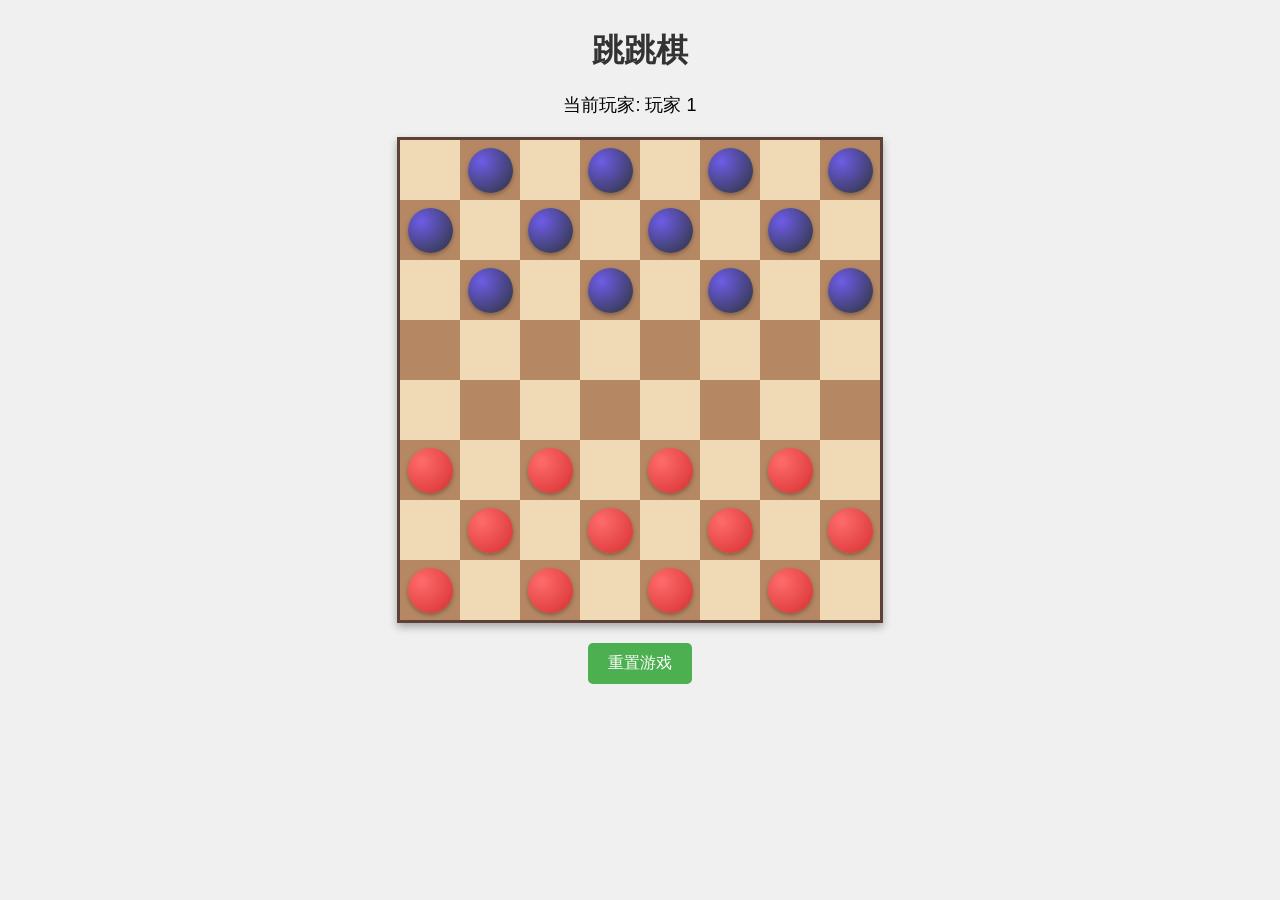
==== checkers.html @ 22e2547e "feat: completed task XLUT20251120310504000001597078" ====
<!DOCTYPE html>
<html lang="zh-CN">
<head>
    <meta charset="UTF-8">
    <meta name="viewport" content="width=device-width, initial-scale=1.0">
    <title>跳跳棋</title>
    <style>
        body {
            font-family: Arial, sans-serif;
            display: flex;
            flex-direction: column;
            align-items: center;
            background-color: #f0f0f0;
        }
        
        h1 {
            color: #333;
            margin-bottom: 20px;
        }
        
        .game-info {
            margin-bottom: 20px;
            font-size: 18px;
        }
        
        .board {
            display: grid;
            grid-template-columns: repeat(8, 60px);
            grid-template-rows: repeat(8, 60px);
            border: 3px solid #5d4037;
            box-shadow: 0 4px 8px rgba(0,0,0,0.3);
        }
        
        .square {
            width: 60px;
            height: 60px;
            display: flex;
            justify-content: center;
            align-items: center;
        }
        
        .light {
            background-color: #f0d9b5;
        }
        
        .dark {
            background-color: #b58863;
        }
        
        .piece {
            width: 45px;
            height: 45px;
            border-radius: 50%;
            cursor: pointer;
            display: flex;
            justify-content: center;
            align-items: center;
            font-weight: bold;
            font-size: 20px;
            box-shadow: 0 2px 4px rgba(0,0,0,0.3);
            transition: transform 0.2s;
        }
        
        .piece:hover {
            transform: scale(1.1);
        }
        
        .player1 {
            background: radial-gradient(circle at 30% 30%, #ff6b6b, #d63031);
            color: white;
        }
        
        .player2 {
            background: radial-gradient(circle at 30% 30%, #6c5ce7, #2d3436);
            color: white;
        }
        
        .king::after {
            content: "♔";
            position: absolute;
            font-size: 20px;
            color: gold;
            font-weight: bold;
        }
        
        .possible-move {
            position: relative;
        }
        
        .possible-move::before {
            content: "";
            position: absolute;
            width: 20px;
            height: 20px;
            background-color: rgba(0, 255, 0, 0.5);
            border-radius: 50%;
            z-index: 1;
        }
        
        .controls {
            margin-top: 20px;
        }
        
        button {
            padding: 10px 20px;
            font-size: 16px;
            margin: 0 10px;
            cursor: pointer;
            background-color: #4CAF50;
            color: white;
            border: none;
            border-radius: 5px;
        }
        
        button:hover {
            background-color: #45a049;
        }
    </style>
</head>
<body>
    <h1>跳跳棋</h1>
    <div class="game-info">
        <span id="current-player">当前玩家: 玩家 1</span>
        <span id="game-status" style="margin-left: 20px;"></span>
    </div>
    <div class="board" id="board"></div>
    <div class="controls">
        <button id="reset-btn">重置游戏</button>
    </div>

    <script>
        class CheckersGame {
            constructor() {
                this.board = [];
                this.currentPlayer = 1;
                this.selectedPiece = null;
                this.gameOver = false;
                this.initBoard();
                this.renderBoard();
                this.updateGameInfo();
                
                document.getElementById('reset-btn').addEventListener('click', () => {
                    this.resetGame();
                });
            }
            
            initBoard() {
                // 初始化8x8棋盘
                this.board = [];
                for (let row = 0; row < 8; row++) {
                    this.board[row] = [];
                    for (let col = 0; col < 8; col++) {
                        // 只有深色格子才有棋子
                        if ((row + col) % 2 === 1) {
                            if (row < 3) {
                                // 玩家2的棋子 (顶部3行)
                                this.board[row][col] = { player: 2, isKing: false };
                            } else if (row > 4) {
                                // 玩家1的棋子 (底部3行)
                                this.board[row][col] = { player: 1, isKing: false };
                            } else {
                                // 空格子
                                this.board[row][col] = null;
                            }
                        } else {
                            // 浅色格子始终为空
                            this.board[row][col] = null;
                        }
                    }
                }
            }
            
            renderBoard() {
                const boardElement = document.getElementById('board');
                boardElement.innerHTML = '';
                
                for (let row = 0; row < 8; row++) {
                    for (let col = 0; col < 8; col++) {
                        const square = document.createElement('div');
                        square.className = `square ${(row + col) % 2 === 0 ? 'light' : 'dark'}`;
                        square.dataset.row = row;
                        square.dataset.col = col;
                        
                        const piece = this.board[row][col];
                        if (piece) {
                            const pieceElement = document.createElement('div');
                            pieceElement.className = `piece player${piece.player}`;
                            if (piece.isKing) {
                                pieceElement.classList.add('king');
                                pieceElement.textContent = '♔';
                            }
                            pieceElement.dataset.row = row;
                            pieceElement.dataset.col = col;
                            
                            pieceElement.addEventListener('click', (e) => {
                                e.stopPropagation();
                                this.handlePieceClick(row, col);
                            });
                            
                            square.appendChild(pieceElement);
                        }
                        
                        square.addEventListener('click', () => {
                            this.handleSquareClick(row, col);
                        });
                        
                        boardElement.appendChild(square);
                    }
                }
            }
            
            handlePieceClick(row, col) {
                if (this.gameOver) return;
                
                const piece = this.board[row][col];
                
                // 如果是当前玩家的棋子，选中它
                if (piece && piece.player === this.currentPlayer) {
                    this.selectedPiece = { row, col };
                    this.renderBoard(); // 重新渲染以显示选中状态
                    this.highlightPossibleMoves(row, col);
                }
                // 如果已经选中了一个棋子，尝试移动
                else if (this.selectedPiece) {
                    this.movePiece(this.selectedPiece.row, this.selectedPiece.col, row, col);
                }
            }
            
            handleSquareClick(row, col) {
                if (this.gameOver) return;
                
                // 如果已经选中了一个棋子，尝试移动到这个格子
                if (this.selectedPiece) {
                    this.movePiece(this.selectedPiece.row, this.selectedPiece.col, row, col);
                }
            }
            
            highlightPossibleMoves(row, col) {
                // 这个函数会在UI中高亮可能的移动位置
                const possibleMoves = this.getPossibleMoves(row, col);
                
                for (const move of possibleMoves) {
                    const square = document.querySelector(`.square[data-row="${move.toRow}"][data-col="${move.toCol}"]`);
                    if (square) {
                        square.classList.add('possible-move');
                    }
                }
            }
            
            getPossibleMoves(row, col) {
                const piece = this.board[row][col];
                if (!piece || piece.player !== this.currentPlayer) return [];
                
                const moves = [];
                const directions = [];
                
                // 普通棋子的移动方向
                if (!piece.isKing) {
                    if (piece.player === 1) {
                        // 玩家1向下移动 (row增加)
                        directions.push({ dr: 1, dc: -1 }, { dr: 1, dc: 1 });
                    } else {
                        // 玩家2向上移动 (row减少)
                        directions.push({ dr: -1, dc: -1 }, { dr: -1, dc: 1 });
                    }
                } else {
                    // 王棋可以向四个方向移动
                    directions.push({ dr: -1, dc: -1 }, { dr: -1, dc: 1 }, { dr: 1, dc: -1 }, { dr: 1, dc: 1 });
                }
                
                // 检查普通移动和跳跃
                for (const dir of directions) {
                    // 普通移动
                    const newRow = row + dir.dr;
                    const newCol = col + dir.dc;
                    
                    if (this.isValidPosition(newRow, newCol)) {
                        if (!this.board[newRow][newCol]) {
                            // 目标位置为空，可以移动
                            moves.push({ toRow: newRow, toCol: newCol, capture: false });
                        } else {
                            // 目标位置有棋子，检查是否可以跳跃
                            const jumpRow = newRow + dir.dr;
                            const jumpCol = newCol + dir.dc;
                            
                            if (this.isValidPosition(jumpRow, jumpCol) && 
                                !this.board[jumpRow][jumpCol] && 
                                this.board[newRow][newCol].player !== piece.player) {
                                // 可以跳跃，添加跳跃移动
                                moves.push({ 
                                    toRow: jumpRow, 
                                    toCol: jumpCol, 
                                    capture: true, 
                                    captureRow: newRow, 
                                    captureCol: newCol 
                                });
                            }
                        }
                    }
                }
                
                return moves;
            }
            
            movePiece(fromRow, fromCol, toRow, toCol) {
                const piece = this.board[fromRow][fromCol];
                if (!piece || piece.player !== this.currentPlayer) {
                    this.selectedPiece = null;
                    this.renderBoard();
                    return;
                }
                
                const possibleMoves = this.getPossibleMoves(fromRow, fromCol);
                const validMove = possibleMoves.find(move => 
                    move.toRow === toRow && move.toCol === toCol
                );
                
                if (!validMove) {
                    this.selectedPiece = null;
                    this.renderBoard();
                    return;
                }
                
                // 执行移动
                this.board[toRow][toCol] = {...piece};
                
                // 如果是跳跃，移除被吃的棋子
                if (validMove.capture) {
                    this.board[validMove.captureRow][validMove.captureCol] = null;
                }
                
                // 移除原位置的棋子
                this.board[fromRow][fromCol] = null;
                
                // 检查是否成为王棋
                if (!piece.isKing) {
                    if ((piece.player === 1 && toRow === 7) || (piece.player === 2 && toRow === 0)) {
                        this.board[toRow][toCol].isKing = true;
                    }
                }
                
                // 检查是否有连续跳跃
                if (validMove.capture) {
                    const additionalJumps = this.getPossibleMoves(toRow, toCol).filter(move => move.capture);
                    if (additionalJumps.length > 0) {
                        // 玩家可以继续跳跃
                        this.selectedPiece = { row: toRow, col: toCol };
                        this.renderBoard();
                        this.highlightPossibleMoves(toRow, toCol);
                        return; // 不切换玩家
                    }
                }
                
                // 移动完成，切换玩家
                this.selectedPiece = null;
                this.currentPlayer = this.currentPlayer === 1 ? 2 : 1;
                
                // 检查游戏是否结束
                this.checkGameOver();
                
                this.renderBoard();
                this.updateGameInfo();
            }
            
            checkGameOver() {
                let player1Pieces = 0;
                let player2Pieces = 0;
                
                for (let row = 0; row < 8; row++) {
                    for (let col = 0; col < 8; col++) {
                        const piece = this.board[row][col];
                        if (piece) {
                            if (piece.player === 1) player1Pieces++;
                            else player2Pieces++;
                        }
                    }
                }
                
                if (player1Pieces === 0) {
                    document.getElementById('game-status').textContent = '游戏结束! 玩家 2 获胜!';
                    this.gameOver = true;
                } else if (player2Pieces === 0) {
                    document.getElementById('game-status').textContent = '游戏结束! 玩家 1 获胜!';
                    this.gameOver = true;
                } else {
                    // 检查当前玩家是否还有合法移动
                    let hasValidMove = false;
                    for (let row = 0; row < 8; row++) {
                        for (let col = 0; col < 8; col++) {
                            const piece = this.board[row][col];
                            if (piece && piece.player === this.currentPlayer) {
                                if (this.getPossibleMoves(row, col).length > 0) {
                                    hasValidMove = true;
                                    break;
                                }
                            }
                        }
                        if (hasValidMove) break;
                    }
                    
                    if (!hasValidMove) {
                        const winner = this.currentPlayer === 1 ? 2 : 1;
                        document.getElementById('game-status').textContent = `游戏结束! 玩家 ${winner} 获胜!`;
                        this.gameOver = true;
                    }
                }
            }
            
            isValidPosition(row, col) {
                return row >= 0 && row < 8 && col >= 0 && col < 8;
            }
            
            updateGameInfo() {
                if (!this.gameOver) {
                    document.getElementById('current-player').textContent = `当前玩家: 玩家 ${this.currentPlayer}`;
                    document.getElementById('game-status').textContent = '';
                }
            }
            
            resetGame() {
                this.currentPlayer = 1;
                this.selectedPiece = null;
                this.gameOver = false;
                this.initBoard();
                this.renderBoard();
                this.updateGameInfo();
            }
        }
        
        // 启动游戏
        window.onload = () => {
            new CheckersGame();
        };
    </script>
</body>
</html>
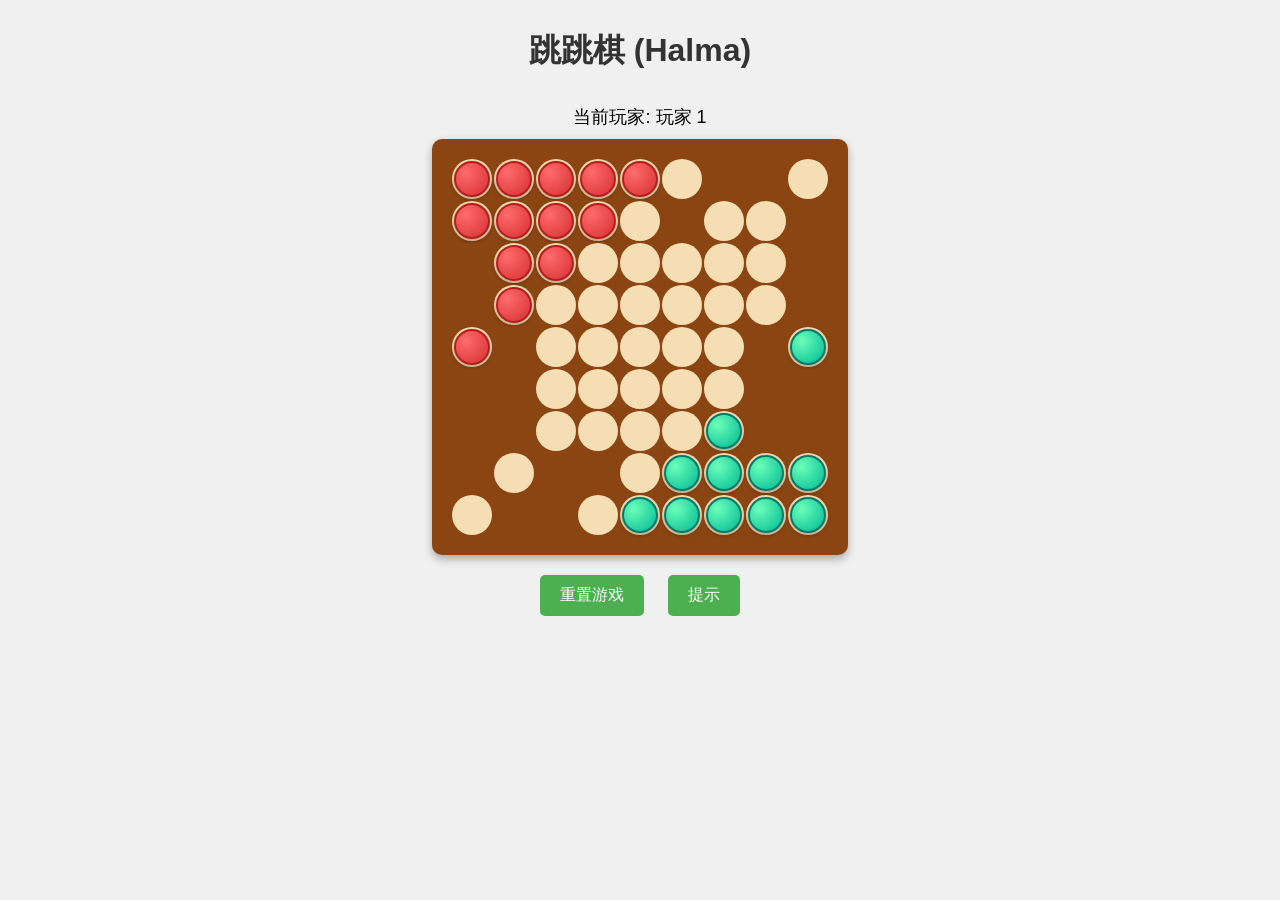
==== commit 2c1bd8cb: "feat: completed task XLUT20251120310504000001597077" ====
--- a/checkers.html
+++ b/checkers.html
@@ -15,86 +15,69 @@
         
         h1 {
             color: #333;
-            margin-bottom: 20px;
         }
         
         .game-info {
-            margin-bottom: 20px;
+            margin: 10px 0;
             font-size: 18px;
         }
         
         .board {
             display: grid;
-            grid-template-columns: repeat(8, 60px);
-            grid-template-rows: repeat(8, 60px);
-            border: 3px solid #5d4037;
+            grid-template-columns: repeat(9, 40px);
+            grid-template-rows: repeat(9, 40px);
+            gap: 2px;
+            background-color: #8B4513;
+            padding: 20px;
+            border-radius: 10px;
             box-shadow: 0 4px 8px rgba(0,0,0,0.3);
         }
         
-        .square {
-            width: 60px;
-            height: 60px;
+        .cell {
+            width: 40px;
+            height: 40px;
             display: flex;
             justify-content: center;
             align-items: center;
-        }
-        
-        .light {
-            background-color: #f0d9b5;
-        }
-        
-        .dark {
-            background-color: #b58863;
+            border-radius: 50%;
+            background-color: #DEB887;
+            position: relative;
+        }
+        
+        .cell.valid {
+            background-color: #F5DEB3;
+        }
+        
+        .cell.invalid {
+            background-color: #8B4513;
+            cursor: default;
+        }
+        
+        .cell.selected {
+            background-color: #90EE90;
+        }
+        
+        .cell.valid:hover {
+            background-color: #EEE8AA;
+            cursor: pointer;
         }
         
         .piece {
-            width: 45px;
-            height: 45px;
+            width: 32px;
+            height: 32px;
             border-radius: 50%;
-            cursor: pointer;
-            display: flex;
-            justify-content: center;
-            align-items: center;
-            font-weight: bold;
-            font-size: 20px;
+            position: relative;
             box-shadow: 0 2px 4px rgba(0,0,0,0.3);
-            transition: transform 0.2s;
-        }
-        
-        .piece:hover {
-            transform: scale(1.1);
-        }
-        
-        .player1 {
+        }
+        
+        .piece.player1 {
             background: radial-gradient(circle at 30% 30%, #ff6b6b, #d63031);
-            color: white;
-        }
-        
-        .player2 {
-            background: radial-gradient(circle at 30% 30%, #6c5ce7, #2d3436);
-            color: white;
-        }
-        
-        .king::after {
-            content: "♔";
-            position: absolute;
-            font-size: 20px;
-            color: gold;
-            font-weight: bold;
-        }
-        
-        .possible-move {
-            position: relative;
-        }
-        
-        .possible-move::before {
-            content: "";
-            position: absolute;
-            width: 20px;
-            height: 20px;
-            background-color: rgba(0, 255, 0, 0.5);
-            border-radius: 50%;
-            z-index: 1;
+            border: 2px solid #b71c1c;
+        }
+        
+        .piece.player2 {
+            background: radial-gradient(circle at 30% 30%, #6bffb8, #00b894);
+            border: 2px solid #007a69;
         }
         
         .controls {
@@ -105,332 +88,428 @@
             padding: 10px 20px;
             font-size: 16px;
             margin: 0 10px;
-            cursor: pointer;
             background-color: #4CAF50;
             color: white;
             border: none;
             border-radius: 5px;
+            cursor: pointer;
         }
         
         button:hover {
             background-color: #45a049;
+        }
+        
+        .win-message {
+            font-size: 24px;
+            font-weight: bold;
+            color: green;
+            margin-top: 20px;
         }
     </style>
 </head>
 <body>
-    <h1>跳跳棋</h1>
-    <div class="game-info">
-        <span id="current-player">当前玩家: 玩家 1</span>
-        <span id="game-status" style="margin-left: 20px;"></span>
-    </div>
+    <h1>跳跳棋 (Halma)</h1>
+    <div class="game-info">当前玩家: <span id="current-player">玩家 1</span></div>
     <div class="board" id="board"></div>
     <div class="controls">
         <button id="reset-btn">重置游戏</button>
+        <button id="hint-btn">提示</button>
     </div>
+    <div id="win-message" class="win-message" style="display: none;"></div>
 
     <script>
-        class CheckersGame {
+        class ChineseCheckers {
             constructor() {
                 this.board = [];
                 this.currentPlayer = 1;
-                this.selectedPiece = null;
+                this.selectedCell = null;
                 this.gameOver = false;
-                this.initBoard();
+                this.boardSize = 9;
+                this.initializeBoard();
                 this.renderBoard();
-                this.updateGameInfo();
+                this.setupEventListeners();
+            }
+            
+            initializeBoard() {
+                // 初始化空棋盘
+                for (let row = 0; row < this.boardSize; row++) {
+                    this.board[row] = new Array(this.boardSize).fill(0);
+                }
+                
+                // 放置玩家1的棋子 (左上角三角形区域)
+                this.placePlayerPieces(1, [
+                    [0,0], [0,1], [0,2], [0,3], [0,4],
+                    [1,0], [1,1], [1,2], [1,3],
+                    [2,0], [2,1], [2,2],
+                    [3,0], [3,1],
+                    [4,0]
+                ]);
+                
+                // 放置玩家2的棋子 (右下角三角形区域)
+                this.placePlayerPieces(2, [
+                    [8,8], [8,7], [8,6], [8,5], [8,4],
+                    [7,8], [7,7], [7,6], [7,5],
+                    [6,8], [6,7], [6,6],
+                    [5,8], [5,7],
+                    [4,8]
+                ]);
+            }
+            
+            placePlayerPieces(player, positions) {
+                for (const [row, col] of positions) {
+                    if (this.isValidPosition(row, col)) {
+                        this.board[row][col] = player;
+                    }
+                }
+            }
+            
+            renderBoard() {
+                const boardElement = document.getElementById('board');
+                boardElement.innerHTML = '';
+                
+                for (let row = 0; row < this.boardSize; row++) {
+                    for (let col = 0; col < this.boardSize; col++) {
+                        const cell = document.createElement('div');
+                        cell.className = 'cell';
+                        cell.dataset.row = row;
+                        cell.dataset.col = col;
+                        
+                        // 根据位置判断是否为有效格子
+                        if (this.isValidPosition(row, col)) {
+                            cell.classList.add('valid');
+                        } else {
+                            cell.classList.add('invalid');
+                        }
+                        
+                        if (this.board[row][col] === 1) {
+                            const piece = document.createElement('div');
+                            piece.className = 'piece player1';
+                            cell.appendChild(piece);
+                        } else if (this.board[row][col] === 2) {
+                            const piece = document.createElement('div');
+                            piece.className = 'piece player2';
+                            cell.appendChild(piece);
+                        }
+                        
+                        boardElement.appendChild(cell);
+                    }
+                }
+            }
+            
+            isValidPosition(row, col) {
+                // 定义跳跳棋星形棋盘的有效位置
+                // 使用一个9x9网格，其中某些位置是无效的（不会被使用）
+                
+                // 简单的星形棋盘设计 - 在9x9网格中定义有效位置
+                // 中心区域都是有效位置
+                if (row >= 2 && row <= 6 && col >= 2 && col <= 6) {
+                    return true;
+                }
+                
+                // 顶部三角形区域
+                if (row === 0 && (col === 0 || col === 1 || col === 2 || col === 3 || col === 4)) {
+                    return true;
+                }
+                if (row === 1 && (col === 0 || col === 1 || col === 2 || col === 3)) {
+                    return true;
+                }
+                
+                // 左上角区域
+                if (row === 0 && col === 5) return true;
+                if (row === 1 && col === 4) return true;
+                
+                // 左下角区域
+                if (row === 7 && col === 1) return true;
+                if (row === 8 && col === 0) return true;
+                
+                // 右下角三角形区域
+                if (row === 8 && (col === 8 || col === 7 || col === 6 || col === 5 || col === 4)) {
+                    return true;
+                }
+                if (row === 7 && (col === 8 || col === 7 || col === 6 || col === 5)) {
+                    return true;
+                }
+                
+                // 右上角区域
+                if (row === 8 && col === 3) return true;
+                if (row === 7 && col === 4) return true;
+                
+                // 右侧区域
+                if (row === 4 && col === 8) return true;
+                if (row === 3 && col === 7) return true;
+                if (row === 2 && col === 7) return true;
+                if (row === 1 && col === 6) return true;
+                if (row === 0 && col === 8) return true;
+                if (row === 1 && col === 7) return true;
+                
+                // 左侧区域
+                if (row === 4 && col === 0) return true;
+                if (row === 3 && col === 1) return true;
+                if (row === 2 && col === 1) return true;
+                if (row === 1 && col === 2) return true;
+                if (row === 0 && col === 0) return true;
+                if (row === 1 && col === 1) return true;
+                
+                // 其他特定区域
+                if ((row === 3 && col === 2) || (row === 2 && col === 3) || 
+                    (row === 5 && col === 6) || (row === 6 && col === 5)) {
+                    return true;
+                }
+                
+                if ((row === 5 && col === 2) || (row === 6 && col === 3) || 
+                    (row === 3 && col === 6) || (row === 2 && col === 5)) {
+                    return true;
+                }
+                
+                return false;
+            }
+            
+            setupEventListeners() {
+                document.getElementById('board').addEventListener('click', (e) => {
+                    if (this.gameOver) return;
+                    
+                    const cell = e.target.closest('.cell');
+                    if (!cell) return;
+                    
+                    const row = parseInt(cell.dataset.row);
+                    const col = parseInt(cell.dataset.col);
+                    
+                    if (!this.isValidPosition(row, col)) return;
+                    
+                    this.handleCellClick(row, col);
+                });
                 
                 document.getElementById('reset-btn').addEventListener('click', () => {
                     this.resetGame();
                 });
-            }
-            
-            initBoard() {
-                // 初始化8x8棋盘
-                this.board = [];
-                for (let row = 0; row < 8; row++) {
-                    this.board[row] = [];
-                    for (let col = 0; col < 8; col++) {
-                        // 只有深色格子才有棋子
-                        if ((row + col) % 2 === 1) {
-                            if (row < 3) {
-                                // 玩家2的棋子 (顶部3行)
-                                this.board[row][col] = { player: 2, isKing: false };
-                            } else if (row > 4) {
-                                // 玩家1的棋子 (底部3行)
-                                this.board[row][col] = { player: 1, isKing: false };
-                            } else {
-                                // 空格子
-                                this.board[row][col] = null;
-                            }
+                
+                document.getElementById('hint-btn').addEventListener('click', () => {
+                    this.showHint();
+                });
+            }
+            
+            handleCellClick(row, col) {
+                // 如果点击的是当前玩家的棋子
+                if (this.board[row][col] === this.currentPlayer) {
+                    // 选中该棋子
+                    this.selectedCell = { row, col };
+                    this.highlightSelectedCell();
+                    return;
+                }
+                
+                // 如果已有选中的棋子
+                if (this.selectedCell) {
+                    // 尝试移动
+                    if (this.isValidMove(this.selectedCell.row, this.selectedCell.col, row, col)) {
+                        // 执行移动
+                        this.board[row][col] = this.currentPlayer;
+                        this.board[this.selectedCell.row][this.selectedCell.col] = 0;
+                        
+                        // 检查是否还有跳跃机会
+                        const jumpMoves = this.getJumpMoves(row, col);
+                        if (jumpMoves.length > 0 && this.isJumpMove(this.selectedCell.row, this.selectedCell.col, row, col)) {
+                            // 如果是跳跃移动且还有可能继续跳跃，保持选中状态
+                            this.selectedCell = { row, col };
+                            this.highlightSelectedCell();
                         } else {
-                            // 浅色格子始终为空
-                            this.board[row][col] = null;
+                            // 否则切换玩家
+                            this.currentPlayer = this.currentPlayer === 1 ? 2 : 1;
+                            document.getElementById('current-player').textContent = `玩家 ${this.currentPlayer}`;
+                            
+                            // 清除选中状态
+                            this.selectedCell = null;
+                            this.renderBoard();
+                            
+                            // 检查胜利条件
+                            this.checkWinCondition();
                         }
-                    }
-                }
-            }
-            
-            renderBoard() {
-                const boardElement = document.getElementById('board');
-                boardElement.innerHTML = '';
-                
-                for (let row = 0; row < 8; row++) {
-                    for (let col = 0; col < 8; col++) {
-                        const square = document.createElement('div');
-                        square.className = `square ${(row + col) % 2 === 0 ? 'light' : 'dark'}`;
-                        square.dataset.row = row;
-                        square.dataset.col = col;
-                        
-                        const piece = this.board[row][col];
-                        if (piece) {
-                            const pieceElement = document.createElement('div');
-                            pieceElement.className = `piece player${piece.player}`;
-                            if (piece.isKing) {
-                                pieceElement.classList.add('king');
-                                pieceElement.textContent = '♔';
-                            }
-                            pieceElement.dataset.row = row;
-                            pieceElement.dataset.col = col;
-                            
-                            pieceElement.addEventListener('click', (e) => {
-                                e.stopPropagation();
-                                this.handlePieceClick(row, col);
-                            });
-                            
-                            square.appendChild(pieceElement);
-                        }
-                        
-                        square.addEventListener('click', () => {
-                            this.handleSquareClick(row, col);
-                        });
-                        
-                        boardElement.appendChild(square);
-                    }
-                }
-            }
-            
-            handlePieceClick(row, col) {
-                if (this.gameOver) return;
-                
-                const piece = this.board[row][col];
-                
-                // 如果是当前玩家的棋子，选中它
-                if (piece && piece.player === this.currentPlayer) {
-                    this.selectedPiece = { row, col };
-                    this.renderBoard(); // 重新渲染以显示选中状态
-                    this.highlightPossibleMoves(row, col);
-                }
-                // 如果已经选中了一个棋子，尝试移动
-                else if (this.selectedPiece) {
-                    this.movePiece(this.selectedPiece.row, this.selectedPiece.col, row, col);
-                }
-            }
-            
-            handleSquareClick(row, col) {
-                if (this.gameOver) return;
-                
-                // 如果已经选中了一个棋子，尝试移动到这个格子
-                if (this.selectedPiece) {
-                    this.movePiece(this.selectedPiece.row, this.selectedPiece.col, row, col);
-                }
-            }
-            
-            highlightPossibleMoves(row, col) {
-                // 这个函数会在UI中高亮可能的移动位置
-                const possibleMoves = this.getPossibleMoves(row, col);
-                
-                for (const move of possibleMoves) {
-                    const square = document.querySelector(`.square[data-row="${move.toRow}"][data-col="${move.toCol}"]`);
-                    if (square) {
-                        square.classList.add('possible-move');
-                    }
-                }
-            }
-            
-            getPossibleMoves(row, col) {
-                const piece = this.board[row][col];
-                if (!piece || piece.player !== this.currentPlayer) return [];
-                
-                const moves = [];
-                const directions = [];
-                
-                // 普通棋子的移动方向
-                if (!piece.isKing) {
-                    if (piece.player === 1) {
-                        // 玩家1向下移动 (row增加)
-                        directions.push({ dr: 1, dc: -1 }, { dr: 1, dc: 1 });
                     } else {
-                        // 玩家2向上移动 (row减少)
-                        directions.push({ dr: -1, dc: -1 }, { dr: -1, dc: 1 });
-                    }
-                } else {
-                    // 王棋可以向四个方向移动
-                    directions.push({ dr: -1, dc: -1 }, { dr: -1, dc: 1 }, { dr: 1, dc: -1 }, { dr: 1, dc: 1 });
-                }
-                
-                // 检查普通移动和跳跃
-                for (const dir of directions) {
-                    // 普通移动
-                    const newRow = row + dir.dr;
-                    const newCol = col + dir.dc;
+                        // 如果点击的不是有效移动位置，取消选中
+                        this.selectedCell = null;
+                        this.renderBoard();
+                    }
+                }
+            }
+            
+            highlightSelectedCell() {
+                // 清除之前高亮
+                document.querySelectorAll('.cell').forEach(cell => {
+                    cell.classList.remove('selected');
+                });
+                
+                // 高亮选中格子
+                const selectedElement = document.querySelector(
+                    `.cell[data-row="${this.selectedCell.row}"][data-col="${this.selectedCell.col}"]`
+                );
+                if (selectedElement) {
+                    selectedElement.classList.add('selected');
+                }
+            }
+            
+            isValidMove(fromRow, fromCol, toRow, toCol) {
+                // 检查目标位置是否为空
+                if (this.board[toRow][toCol] !== 0) {
+                    return false;
+                }
+                
+                // 检查目标位置是否为有效位置
+                if (!this.isValidPosition(toRow, toCol)) {
+                    return false;
+                }
+                
+                // 检查是否为相邻移动或跳跃
+                const rowDiff = Math.abs(toRow - fromRow);
+                const colDiff = Math.abs(toCol - fromCol);
+                
+                // 相邻移动 (上下左右及对角线)
+                if ((rowDiff === 1 && colDiff === 0) || (rowDiff === 0 && colDiff === 1) || (rowDiff === 1 && colDiff === 1)) {
+                    return true;
+                }
+                
+                // 跳跃移动 (通过一个棋子跳跃到空位置)
+                if (rowDiff === 2 && colDiff === 0) {
+                    const midRow = (fromRow + toRow) / 2;
+                    const midCol = fromCol;
+                    if (this.board[midRow][midCol] !== 0) {
+                        return true;
+                    }
+                } else if (rowDiff === 0 && colDiff === 2) {
+                    const midRow = fromRow;
+                    const midCol = (fromCol + toCol) / 2;
+                    if (this.board[midRow][midCol] !== 0) {
+                        return true;
+                    }
+                } else if (rowDiff === 2 && colDiff === 2) {
+                    const midRow = (fromRow + toRow) / 2;
+                    const midCol = (fromCol + toCol) / 2;
+                    if (this.board[midRow][midCol] !== 0) {
+                        return true;
+                    }
+                }
+                
+                return false;
+            }
+            
+            isJumpMove(fromRow, fromCol, toRow, toCol) {
+                // 检查是否为跳跃移动
+                const rowDiff = Math.abs(toRow - fromRow);
+                const colDiff = Math.abs(toCol - fromCol);
+                
+                // 跳跃移动的判断：移动2格且中间有棋子
+                if (rowDiff === 2 && colDiff === 0) {
+                    const midRow = (fromRow + toRow) / 2;
+                    const midCol = fromCol;
+                    return this.board[midRow][midCol] !== 0;
+                } else if (rowDiff === 0 && colDiff === 2) {
+                    const midRow = fromRow;
+                    const midCol = (fromCol + toCol) / 2;
+                    return this.board[midRow][midCol] !== 0;
+                } else if (rowDiff === 2 && colDiff === 2) {
+                    const midRow = (fromRow + toRow) / 2;
+                    const midCol = (fromCol + toCol) / 2;
+                    return this.board[midRow][midCol] !== 0;
+                }
+                
+                return false;
+            }
+            
+            getJumpMoves(row, col) {
+                // 获取从指定位置可以跳跃的所有位置
+                const jumps = [];
+                const directions = [
+                    [-2, 0], [2, 0], [0, -2], [0, 2],  // 水平和垂直方向
+                    [-2, -2], [-2, 2], [2, -2], [2, 2]  // 对角线方向
+                ];
+                
+                for (const [dRow, dCol] of directions) {
+                    const newRow = row + dRow;
+                    const newCol = col + dCol;
+                    const midRow = row + dRow / 2;
+                    const midCol = col + dCol / 2;
                     
-                    if (this.isValidPosition(newRow, newCol)) {
-                        if (!this.board[newRow][newCol]) {
-                            // 目标位置为空，可以移动
-                            moves.push({ toRow: newRow, toCol: newCol, capture: false });
-                        } else {
-                            // 目标位置有棋子，检查是否可以跳跃
-                            const jumpRow = newRow + dir.dr;
-                            const jumpCol = newCol + dir.dc;
-                            
-                            if (this.isValidPosition(jumpRow, jumpCol) && 
-                                !this.board[jumpRow][jumpCol] && 
-                                this.board[newRow][newCol].player !== piece.player) {
-                                // 可以跳跃，添加跳跃移动
-                                moves.push({ 
-                                    toRow: jumpRow, 
-                                    toCol: jumpCol, 
-                                    capture: true, 
-                                    captureRow: newRow, 
-                                    captureCol: newCol 
-                                });
-                            }
-                        }
-                    }
-                }
-                
-                return moves;
-            }
-            
-            movePiece(fromRow, fromCol, toRow, toCol) {
-                const piece = this.board[fromRow][fromCol];
-                if (!piece || piece.player !== this.currentPlayer) {
-                    this.selectedPiece = null;
-                    this.renderBoard();
+                    // 检查边界
+                    if (newRow >= 0 && newRow < this.boardSize && 
+                        newCol >= 0 && newCol < this.boardSize &&
+                        this.isValidPosition(newRow, newCol) &&
+                        this.board[newRow][newCol] === 0 &&  // 目标位置为空
+                        this.board[midRow][midCol] !== 0) {   // 中间有棋子
+                        jumps.push([newRow, newCol]);
+                    }
+                }
+                
+                return jumps;
+            }
+            
+            checkWinCondition() {
+                // 检查玩家1是否获胜（所有棋子到达右下角区域）
+                let player1Wins = true;
+                const player1TargetPositions = [
+                    [8,8], [8,7], [8,6], [8,5], [8,4],
+                    [7,8], [7,7], [7,6], [7,5],
+                    [6,8], [6,7], [6,6],
+                    [5,8], [5,7],
+                    [4,8]
+                ];
+                
+                for (const [row, col] of player1TargetPositions) {
+                    if (this.board[row][col] !== 1) {
+                        player1Wins = false;
+                        break;
+                    }
+                }
+                
+                if (player1Wins) {
+                    this.gameOver = true;
+                    document.getElementById('win-message').textContent = '玩家 1 获胜！';
+                    document.getElementById('win-message').style.display = 'block';
                     return;
                 }
                 
-                const possibleMoves = this.getPossibleMoves(fromRow, fromCol);
-                const validMove = possibleMoves.find(move => 
-                    move.toRow === toRow && move.toCol === toCol
-                );
-                
-                if (!validMove) {
-                    this.selectedPiece = null;
-                    this.renderBoard();
-                    return;
-                }
-                
-                // 执行移动
-                this.board[toRow][toCol] = {...piece};
-                
-                // 如果是跳跃，移除被吃的棋子
-                if (validMove.capture) {
-                    this.board[validMove.captureRow][validMove.captureCol] = null;
-                }
-                
-                // 移除原位置的棋子
-                this.board[fromRow][fromCol] = null;
-                
-                // 检查是否成为王棋
-                if (!piece.isKing) {
-                    if ((piece.player === 1 && toRow === 7) || (piece.player === 2 && toRow === 0)) {
-                        this.board[toRow][toCol].isKing = true;
-                    }
-                }
-                
-                // 检查是否有连续跳跃
-                if (validMove.capture) {
-                    const additionalJumps = this.getPossibleMoves(toRow, toCol).filter(move => move.capture);
-                    if (additionalJumps.length > 0) {
-                        // 玩家可以继续跳跃
-                        this.selectedPiece = { row: toRow, col: toCol };
-                        this.renderBoard();
-                        this.highlightPossibleMoves(toRow, toCol);
-                        return; // 不切换玩家
-                    }
-                }
-                
-                // 移动完成，切换玩家
-                this.selectedPiece = null;
-                this.currentPlayer = this.currentPlayer === 1 ? 2 : 1;
-                
-                // 检查游戏是否结束
-                this.checkGameOver();
-                
-                this.renderBoard();
-                this.updateGameInfo();
-            }
-            
-            checkGameOver() {
-                let player1Pieces = 0;
-                let player2Pieces = 0;
-                
-                for (let row = 0; row < 8; row++) {
-                    for (let col = 0; col < 8; col++) {
-                        const piece = this.board[row][col];
-                        if (piece) {
-                            if (piece.player === 1) player1Pieces++;
-                            else player2Pieces++;
-                        }
-                    }
-                }
-                
-                if (player1Pieces === 0) {
-                    document.getElementById('game-status').textContent = '游戏结束! 玩家 2 获胜!';
+                // 检查玩家2是否获胜（所有棋子到达左上角区域）
+                let player2Wins = true;
+                const player2TargetPositions = [
+                    [0,0], [0,1], [0,2], [0,3], [0,4],
+                    [1,0], [1,1], [1,2], [1,3],
+                    [2,0], [2,1], [2,2],
+                    [3,0], [3,1],
+                    [4,0]
+                ];
+                
+                for (const [row, col] of player2TargetPositions) {
+                    if (this.board[row][col] !== 2) {
+                        player2Wins = false;
+                        break;
+                    }
+                }
+                
+                if (player2Wins) {
                     this.gameOver = true;
-                } else if (player2Pieces === 0) {
-                    document.getElementById('game-status').textContent = '游戏结束! 玩家 1 获胜!';
-                    this.gameOver = true;
-                } else {
-                    // 检查当前玩家是否还有合法移动
-                    let hasValidMove = false;
-                    for (let row = 0; row < 8; row++) {
-                        for (let col = 0; col < 8; col++) {
-                            const piece = this.board[row][col];
-                            if (piece && piece.player === this.currentPlayer) {
-                                if (this.getPossibleMoves(row, col).length > 0) {
-                                    hasValidMove = true;
-                                    break;
-                                }
-                            }
-                        }
-                        if (hasValidMove) break;
-                    }
-                    
-                    if (!hasValidMove) {
-                        const winner = this.currentPlayer === 1 ? 2 : 1;
-                        document.getElementById('game-status').textContent = `游戏结束! 玩家 ${winner} 获胜!`;
-                        this.gameOver = true;
-                    }
-                }
-            }
-            
-            isValidPosition(row, col) {
-                return row >= 0 && row < 8 && col >= 0 && col < 8;
-            }
-            
-            updateGameInfo() {
-                if (!this.gameOver) {
-                    document.getElementById('current-player').textContent = `当前玩家: 玩家 ${this.currentPlayer}`;
-                    document.getElementById('game-status').textContent = '';
+                    document.getElementById('win-message').textContent = '玩家 2 获胜！';
+                    document.getElementById('win-message').style.display = 'block';
                 }
             }
             
             resetGame() {
                 this.currentPlayer = 1;
-                this.selectedPiece = null;
+                this.selectedCell = null;
                 this.gameOver = false;
-                this.initBoard();
+                document.getElementById('current-player').textContent = '玩家 1';
+                document.getElementById('win-message').style.display = 'none';
+                this.initializeBoard();
                 this.renderBoard();
-                this.updateGameInfo();
-            }
-        }
-        
-        // 启动游戏
-        window.onload = () => {
-            new CheckersGame();
-        };
+            }
+            
+            showHint() {
+                // 简单的提示功能：高亮可以移动的棋子
+                // 这里只是示例，实际实现会更复杂
+                alert('提示：选择一个棋子，然后点击可以移动的位置');
+            }
+        }
+        
+        // 初始化游戏
+        document.addEventListener('DOMContentLoaded', () => {
+            new ChineseCheckers();
+        });
     </script>
 </body>
 </html>
